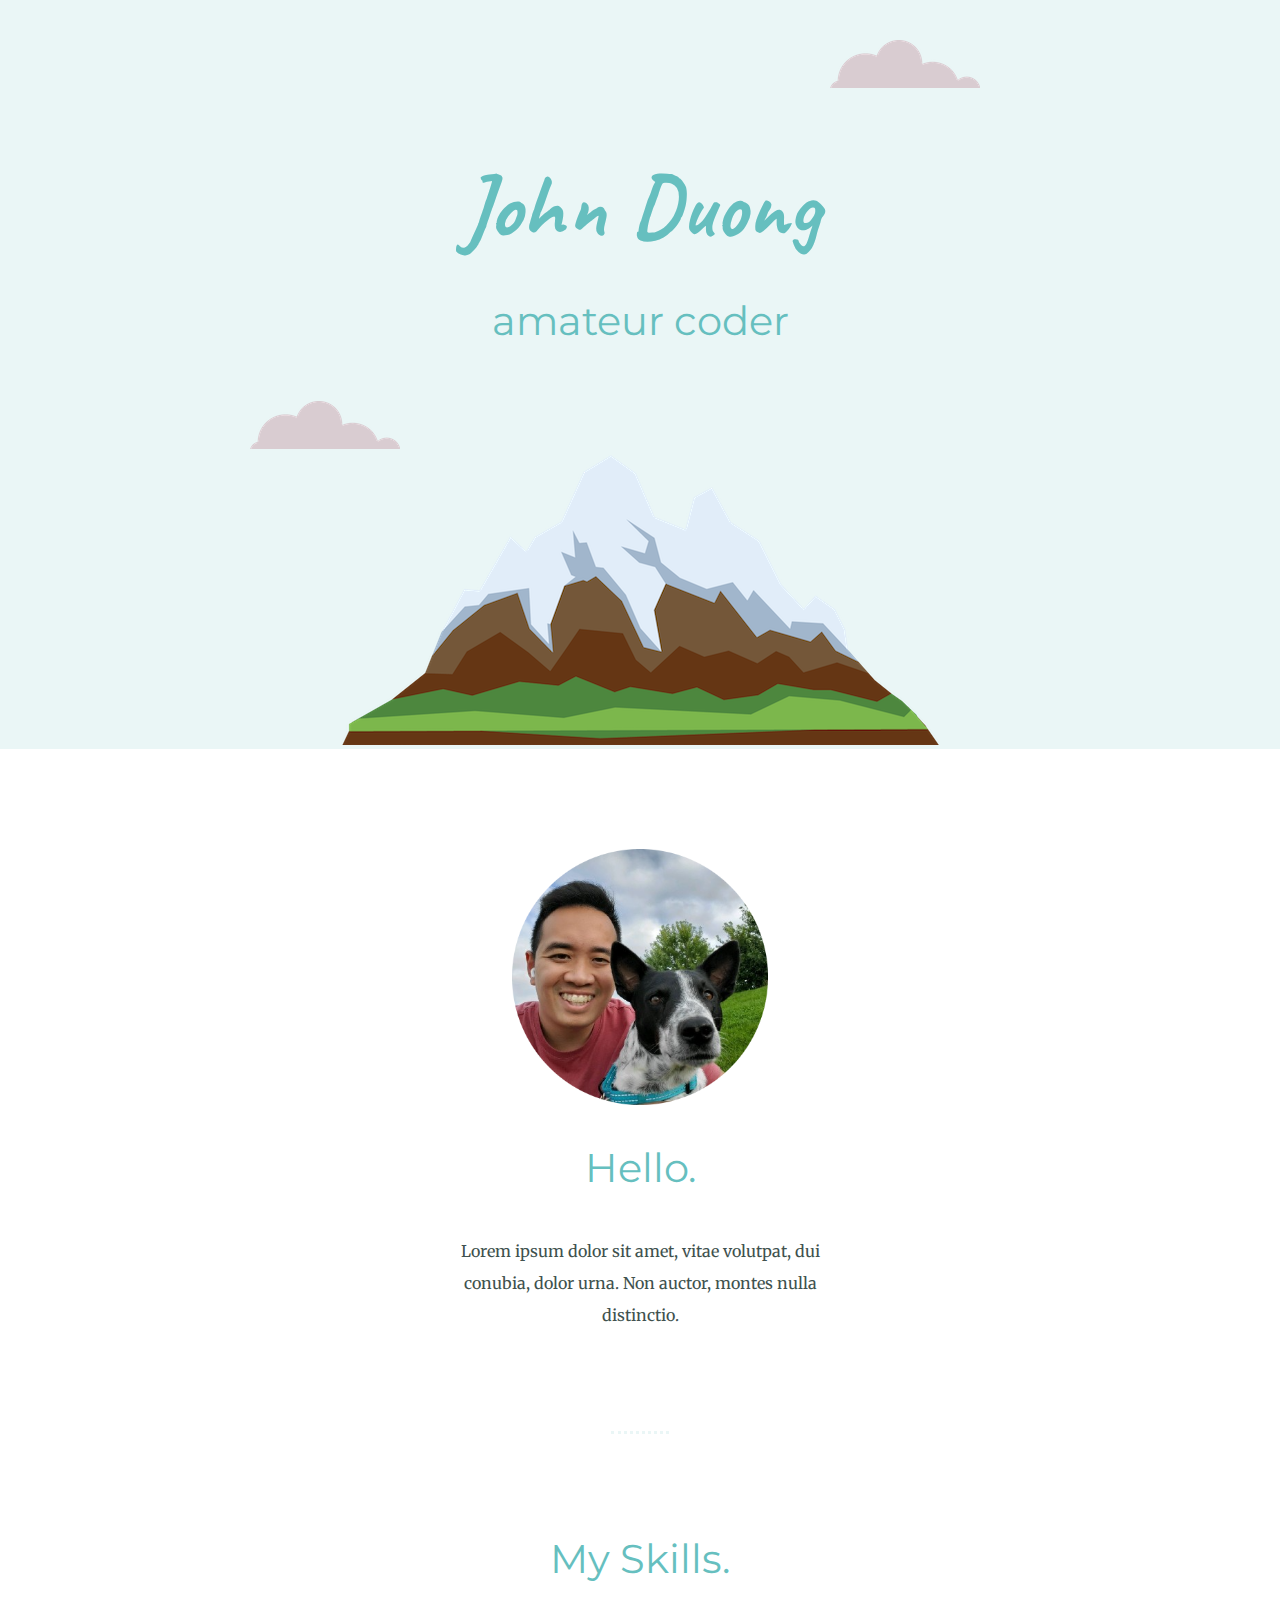
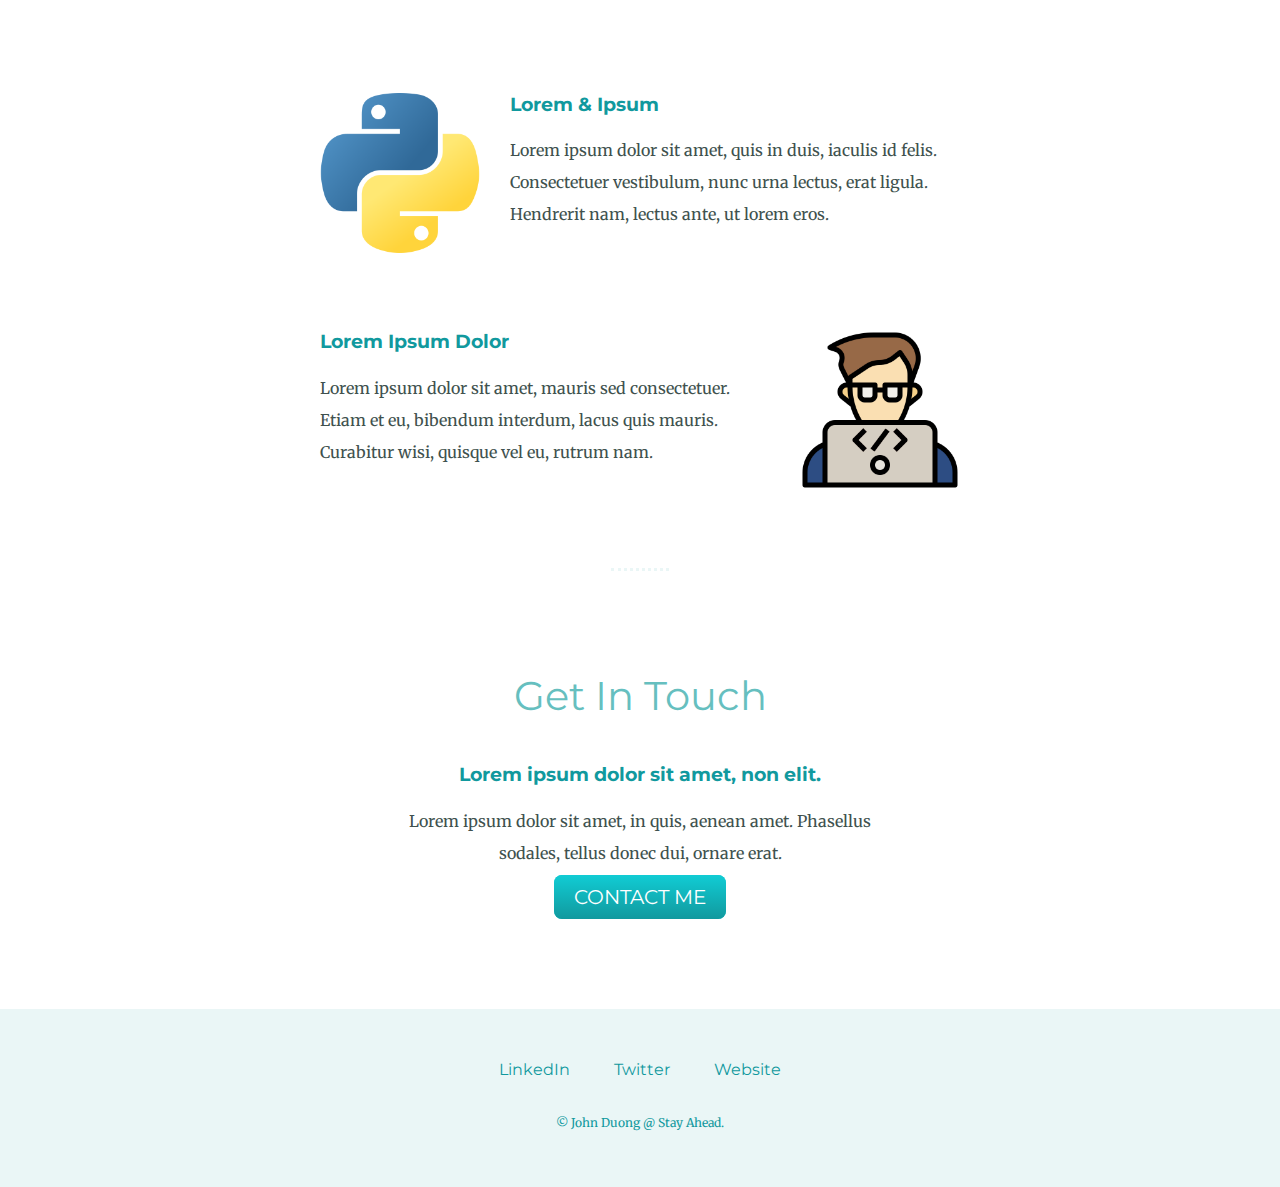
==== index.html @ a6bbf9b1 "Upload new CV" ====
<!DOCTYPE html>
<html lang="en" dir="ltr">

<head>
  <meta charset="utf-8">
  <title>John Duong</title>
  <link rel="stylesheet" href="css/styles.css">
  <link rel="icon" href="favicon.ico">
  <link rel="preconnect" href="https://fonts.googleapis.com">
  <link rel="preconnect" href="https://fonts.gstatic.com" crossorigin>
  <link href="https://fonts.googleapis.com/css2?family=Merriweather:ital@1&family=Montserrat&display=swap" rel="stylesheet">
  <link href="https://fonts.googleapis.com/css2?family=Caveat&display=swap" rel="stylesheet">
</head>

<body>
  <div class="top-container">
    <img class="top-cloud" src="images/cloud.png" alt="cloud-img">
    <h1>John Duong</h1>
    <h2>amateur coder</h2>
    <img class="bottom-cloud" src="images/cloud.png" alt="cloud-img">
    <img src="images/mountain.png" alt="mountain-img">
  </div>

  <div class="middle-container">
    <div class="profile">
      <img class="john" src="images/john-modified.png" alt="john-img">
      <h2>Hello.</h2>
      <p class="intro">Lorem ipsum dolor sit amet, vitae volutpat, dui conubia, dolor urna. Non auctor, montes nulla distinctio.</p>
    </div>
    <hr>
    <div class="skills">
      <h2>My Skills.</h2>
      <div class="skill-row">
        <img class="python" src="images/python.png" alt="python">
        <h3>Lorem & Ipsum</h3>
        <p>Lorem ipsum dolor sit amet, quis in duis, iaculis id felis. Consectetuer vestibulum, nunc urna lectus, erat ligula. Hendrerit nam, lectus ante, ut lorem eros.</p>
      </div>
      <div class="skill-row">
        <img class="coding" src="images/coding.png" alt="coding">
        <h3>Lorem Ipsum Dolor</h3>
        <p>Lorem ipsum dolor sit amet, mauris sed consectetuer. Etiam et eu, bibendum interdum, lacus quis mauris. Curabitur wisi, quisque vel eu, rutrum nam.</p>
      </div>
    </div>
    <hr>
    <div class="contact-me">
      <h2>Get In Touch</h2>
      <h3>Lorem ipsum dolor sit amet, non elit.</h3>
      <p>Lorem ipsum dolor sit amet, in quis, aenean amet. Phasellus sodales, tellus donec dui, ornare erat.</p>
      <a class="btn" href="mailto:name@email.com">CONTACT ME</a>
    </div>
  </div>

  <div class="bottom-container">
    <a class="footer-link" href="https://www.linkedin.com/">LinkedIn</a>
    <a class="footer-link" href="https://twitter.com/">Twitter</a>
    <a class="footer-link" href="https://www.appbrewery.co/">Website</a>
    <p class="copyright">© John Duong @ Stay Ahead.</p>
  </div>
</body>

</html>
---- css/styles.css ----
.top-container {
  background-color: #EAF6F6;
  position: relative;
  padding-top: 100px;
}

.middle-container {
  margin: 100px 0;
}

.bottom-container {
  background-color: #EAF6F6;
  padding: 50px 0 20px;
}

body {
  color: #40514E;
  margin: 0;
  text-align: center;
  font-family: 'Merriweather', serif;
}

h1 {
  margin: 50px auto 0 auto;
  color: #66BFBF;
  font-family: 'Caveat', cursive;
  font-size: 5.625rem;
}

h2 {
  color: #66BFBF;
  font-family: 'Montserrat', sans-serif;
  font-size: 2.5rem;
  font-weight: normal;
  padding-bottom: 10px;
}

h3 {
  font-family: 'Montserrat', sans-serif;
  color: #11999E;
}

p {
  line-height: 2;
}

a {
  color: #11999E;
  font-family: 'Montserrat', sans-serif;
  margin: 10px 20px;
  text-decoration: none;
}

a:hover{
  color:#EAF6F6;
}

hr {
  border: dotted #EAF6F6;
  border-bottom: none;
  width: 4%;
  margin: 100px auto;
}

.intro {
  width: 30%;
  margin: auto;
}

.skill-row {
  width: 50%;
  margin: 100px auto 100px auto;
  text-align: left;
}

.john {
  width: 20%;
}

.python {
  width: 25%;
  float: left;
  margin-right: 30px;
}

.coding {
  width: 25%;
  float: right;
  margin-left: 30px;
}

.bottom-cloud {
  position: absolute;
  left: 250px;
  bottom: 300px;
}

.top-cloud {
  position: absolute;
  right: 300px;
  top: 40px;
}

.contact-me {
  width: 40%;
  margin: 40px auto 60px;
}

.btn {
  background: #11ccd4;
  background-image: -webkit-linear-gradient(top, #11ccd4, #11999e);
  background-image: -moz-linear-gradient(top, #11ccd4, #11999e);
  background-image: -ms-linear-gradient(top, #11ccd4, #11999e);
  background-image: -o-linear-gradient(top, #11ccd4, #11999e);
  background-image: linear-gradient(to bottom, #11ccd4, #11999e);
  -webkit-border-radius: 8;
  -moz-border-radius: 8;
  border-radius: 8px;
  font-family: 'Montserrat', sans-serif;
  color: #ffffff;
  font-size: 20px;
  padding: 10px 20px 10px 20px;
  text-decoration: none;
}

.btn:hover {
  background: #30e3cb;
  background-image: -webkit-linear-gradient(top, #30e3cb, #2bc4ad);
  background-image: -moz-linear-gradient(top, #30e3cb, #2bc4ad);
  background-image: -ms-linear-gradient(top, #30e3cb, #2bc4ad);
  background-image: -o-linear-gradient(top, #30e3cb, #2bc4ad);
  background-image: linear-gradient(to bottom, #30e3cb, #2bc4ad);
  text-decoration: none;
}

.copyright{
  color:#11999E;
  font-size: 0.75rem;
  padding: 20px 0;
}
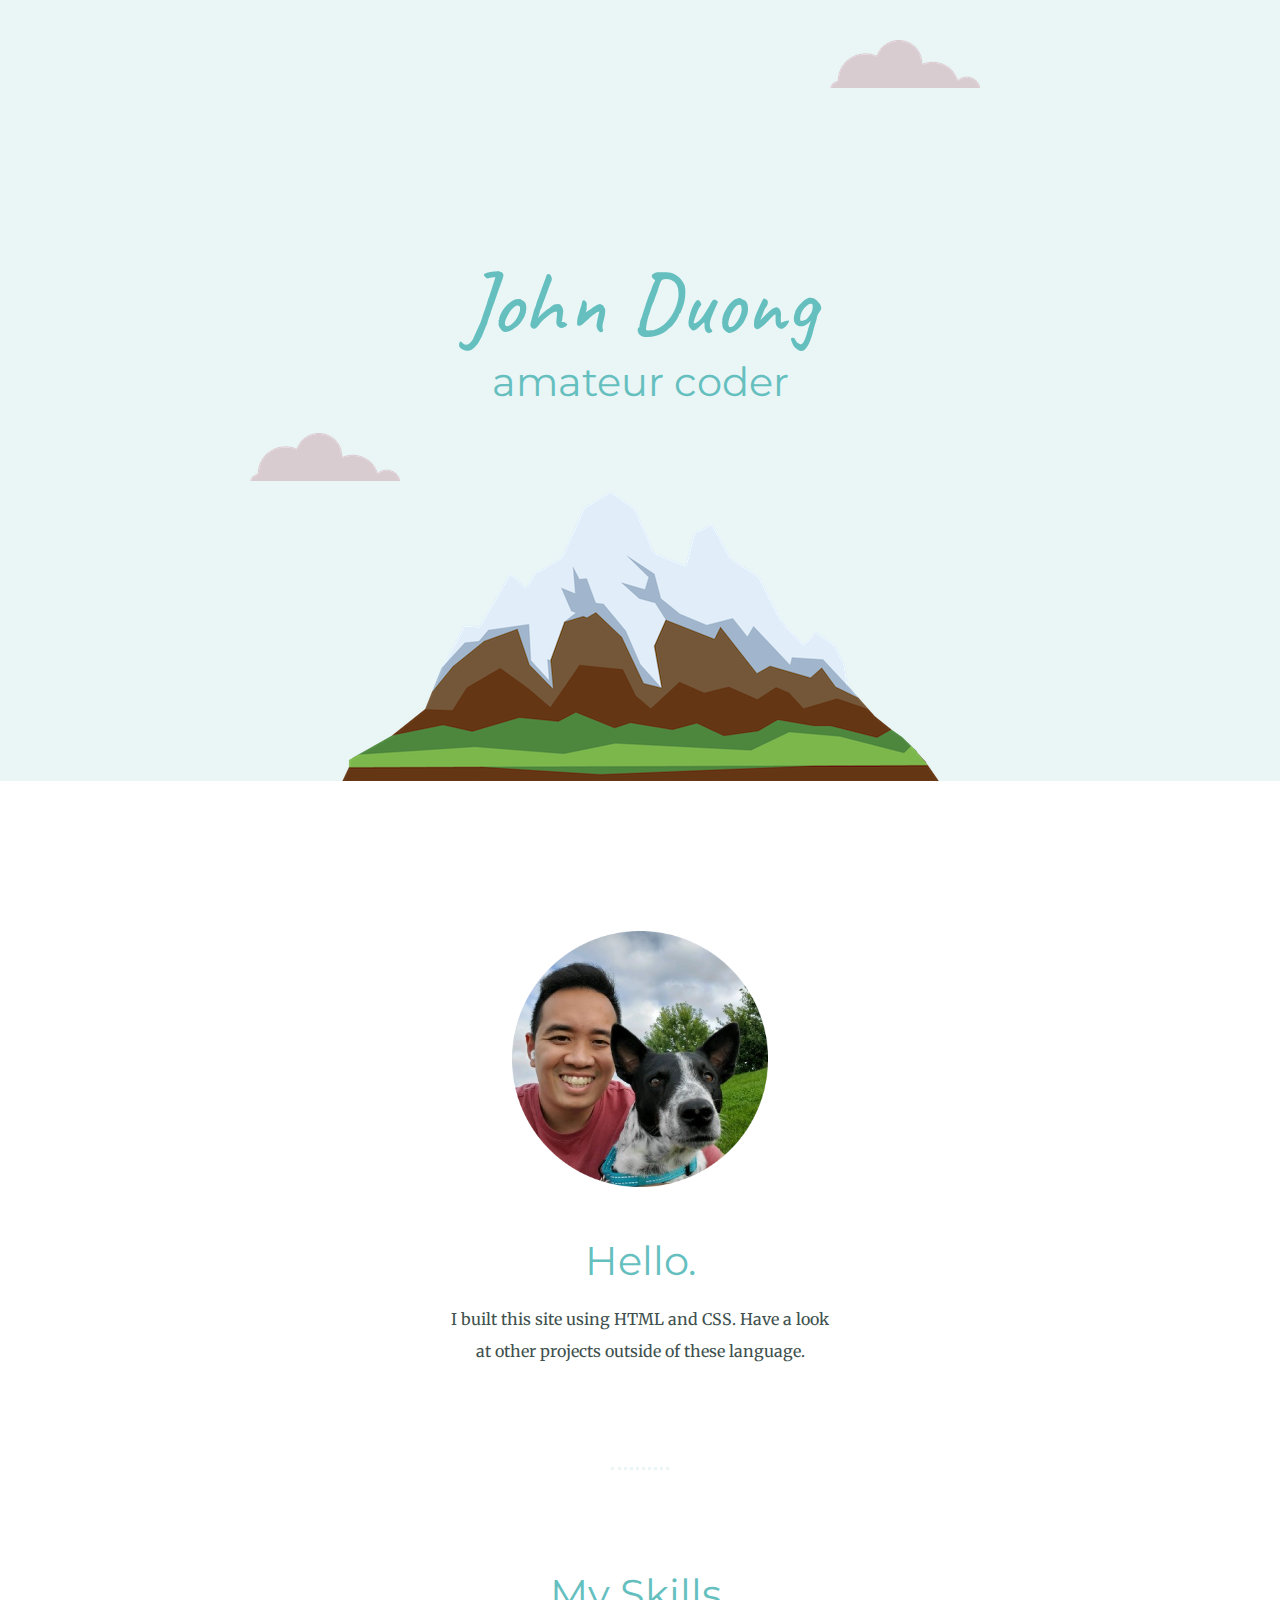
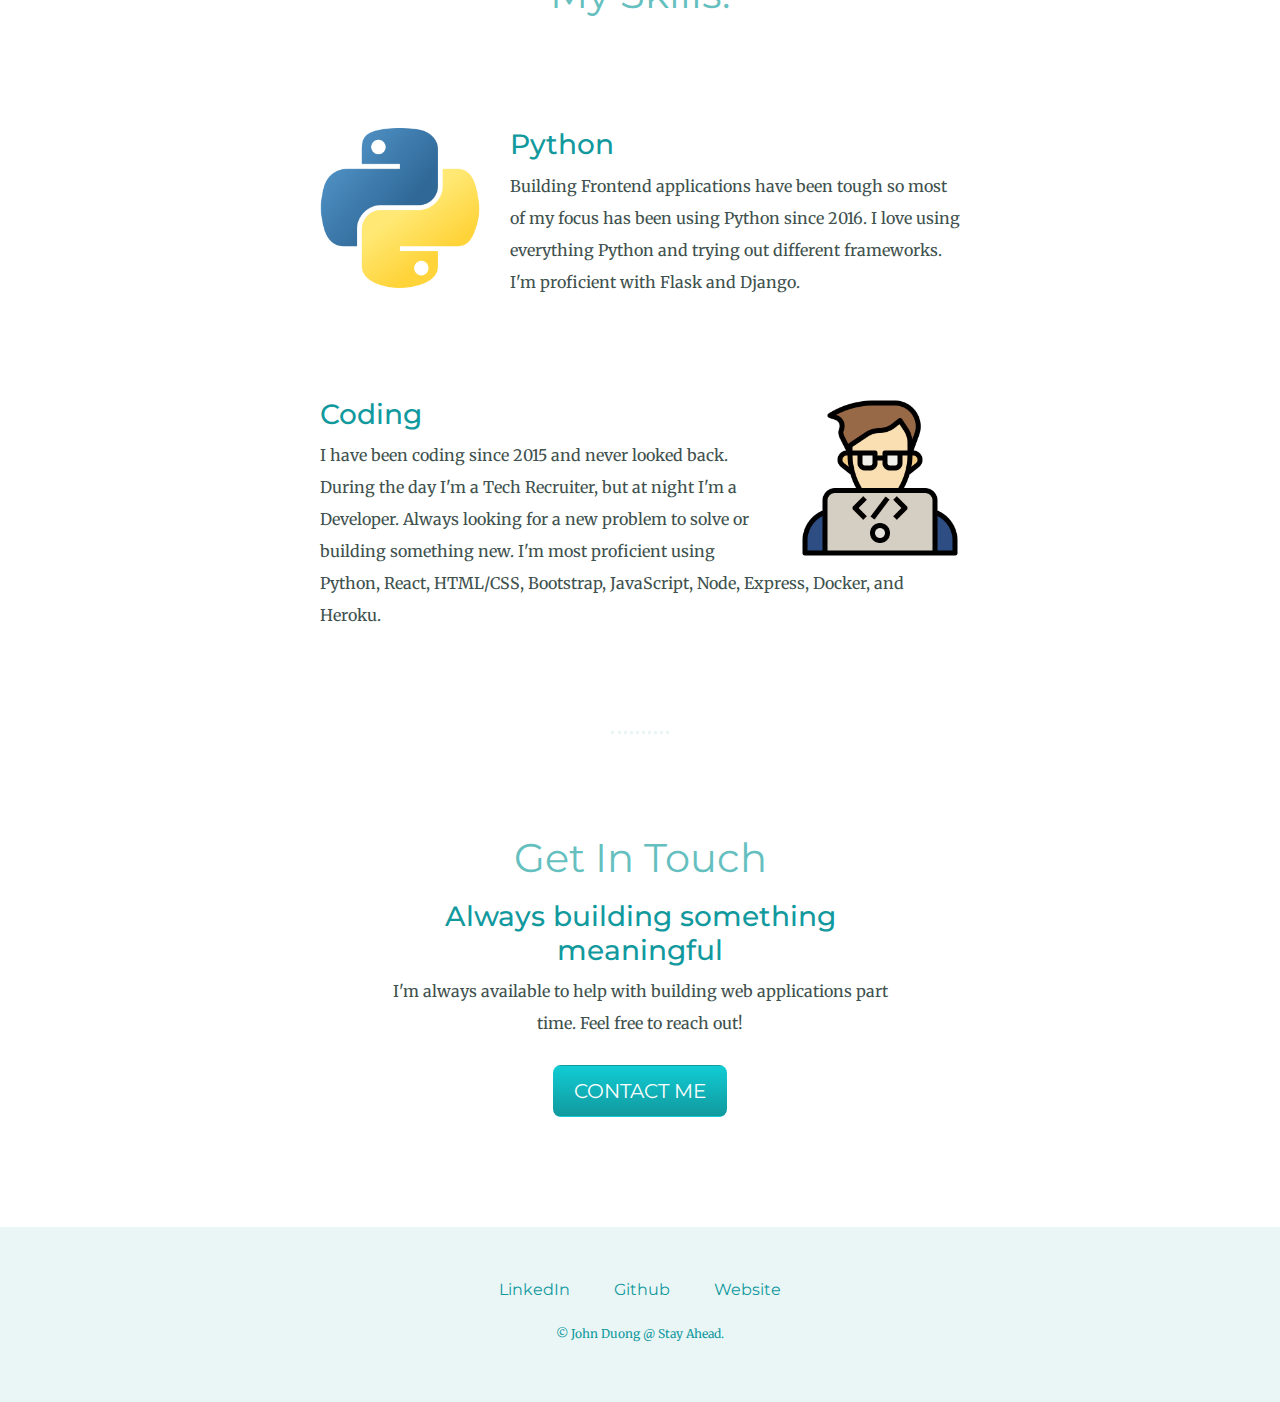
==== commit 92f4100f: "new change to top container" ====
--- a/index.html
+++ b/index.html
@@ -3,7 +3,12 @@
 
 <head>
   <meta charset="utf-8">
+   <meta name="viewport" content="width=device-width, initial-scale=1, shrink-to-fit=no">
   <title>John Duong</title>
+  <!-- Bootstrap CSS -->
+  <link rel="stylesheet" href="https://stackpath.bootstrapcdn.com/bootstrap/4.3.1/css/bootstrap.min.css" integrity="sha384-ggOyR0iXCbMQv3Xipma34MD+dH/1fQ784/j6cY/iJTQUOhcWr7x9JvoRxT2MZw1T" crossorigin="anonymous">
+
+  <!-- Styling CSS-->
   <link rel="stylesheet" href="css/styles.css">
   <link rel="icon" href="favicon.ico">
   <link rel="preconnect" href="https://fonts.googleapis.com">
@@ -25,37 +30,59 @@
     <div class="profile">
       <img class="john" src="images/john-modified.png" alt="john-img">
       <h2>Hello.</h2>
-      <p class="intro">Lorem ipsum dolor sit amet, vitae volutpat, dui conubia, dolor urna. Non auctor, montes nulla distinctio.</p>
+      <p class="intro">
+        I built this site using HTML and CSS. Have a look at other projects
+        outside of these language.
+      </p>
     </div>
     <hr>
     <div class="skills">
       <h2>My Skills.</h2>
       <div class="skill-row">
         <img class="python" src="images/python.png" alt="python">
-        <h3>Lorem & Ipsum</h3>
-        <p>Lorem ipsum dolor sit amet, quis in duis, iaculis id felis. Consectetuer vestibulum, nunc urna lectus, erat ligula. Hendrerit nam, lectus ante, ut lorem eros.</p>
+        <h3>Python</h3>
+        <p>
+          Building Frontend applications have been tough
+          so most of my focus has been using Python since 2016. I
+          love using everything Python and trying out different frameworks.
+          I'm proficient with Flask and Django.
+        </p>
       </div>
       <div class="skill-row">
         <img class="coding" src="images/coding.png" alt="coding">
-        <h3>Lorem Ipsum Dolor</h3>
-        <p>Lorem ipsum dolor sit amet, mauris sed consectetuer. Etiam et eu, bibendum interdum, lacus quis mauris. Curabitur wisi, quisque vel eu, rutrum nam.</p>
+        <h3>Coding</h3>
+        <p>
+          I have been coding since 2015 and never looked back. During the day
+          I'm a Tech Recruiter, but at night I'm a Developer. Always looking
+          for a new problem to solve or building something new. I'm most
+          proficient using Python, React, HTML/CSS, Bootstrap, JavaScript,
+          Node, Express, Docker, and Heroku.
+        </p>
       </div>
     </div>
     <hr>
     <div class="contact-me">
       <h2>Get In Touch</h2>
-      <h3>Lorem ipsum dolor sit amet, non elit.</h3>
-      <p>Lorem ipsum dolor sit amet, in quis, aenean amet. Phasellus sodales, tellus donec dui, ornare erat.</p>
+      <h3>Always building something meaningful</h3>
+      <p>
+        I'm always available to help with building web applications
+        part time. Feel free to reach out!
+      </p>
       <a class="btn" href="mailto:name@email.com">CONTACT ME</a>
     </div>
   </div>
 
   <div class="bottom-container">
-    <a class="footer-link" href="https://www.linkedin.com/">LinkedIn</a>
-    <a class="footer-link" href="https://twitter.com/">Twitter</a>
-    <a class="footer-link" href="https://www.appbrewery.co/">Website</a>
+    <a class="footer-link" href="https://www.linkedin.com/in/john-duong-335729162/">LinkedIn</a>
+    <a class="footer-link" href="https://github.com/chocolatepainx">Github</a>
+    <a class="footer-link" href="stay-ahead.co">Website</a>
     <p class="copyright">© John Duong @ Stay Ahead.</p>
   </div>
+
+  <!-- jQuery first, then Popper.js, then Bootstrap JS -->
+    <script src="https://code.jquery.com/jquery-3.3.1.slim.min.js" integrity="sha384-q8i/X+965DzO0rT7abK41JStQIAqVgRVzpbzo5smXKp4YfRvH+8abtTE1Pi6jizo" crossorigin="anonymous"></script>
+    <script src="https://cdnjs.cloudflare.com/ajax/libs/popper.js/1.14.7/umd/popper.min.js" integrity="sha384-UO2eT0CpHqdSJQ6hJty5KVphtPhzWj9WO1clHTMGa3JDZwrnQq4sF86dIHNDz0W1" crossorigin="anonymous"></script>
+    <script src="https://stackpath.bootstrapcdn.com/bootstrap/4.3.1/js/bootstrap.min.js" integrity="sha384-JjSmVgyd0p3pXB1rRibZUAYoIIy6OrQ6VrjIEaFf/nJGzIxFDsf4x0xIM+B07jRM" crossorigin="anonymous"></script>
 </body>
 
 </html>
--- a/css/styles.css
+++ b/css/styles.css
@@ -1,7 +1,7 @@
 .top-container {
   background-color: #EAF6F6;
   position: relative;
-  padding-top: 100px;
+  padding-top: 200px;
 }
 
 .middle-container {
@@ -75,6 +75,7 @@
 
 .john {
   width: 20%;
+  margin: 50px auto 50px auto;
 }
 
 .python {
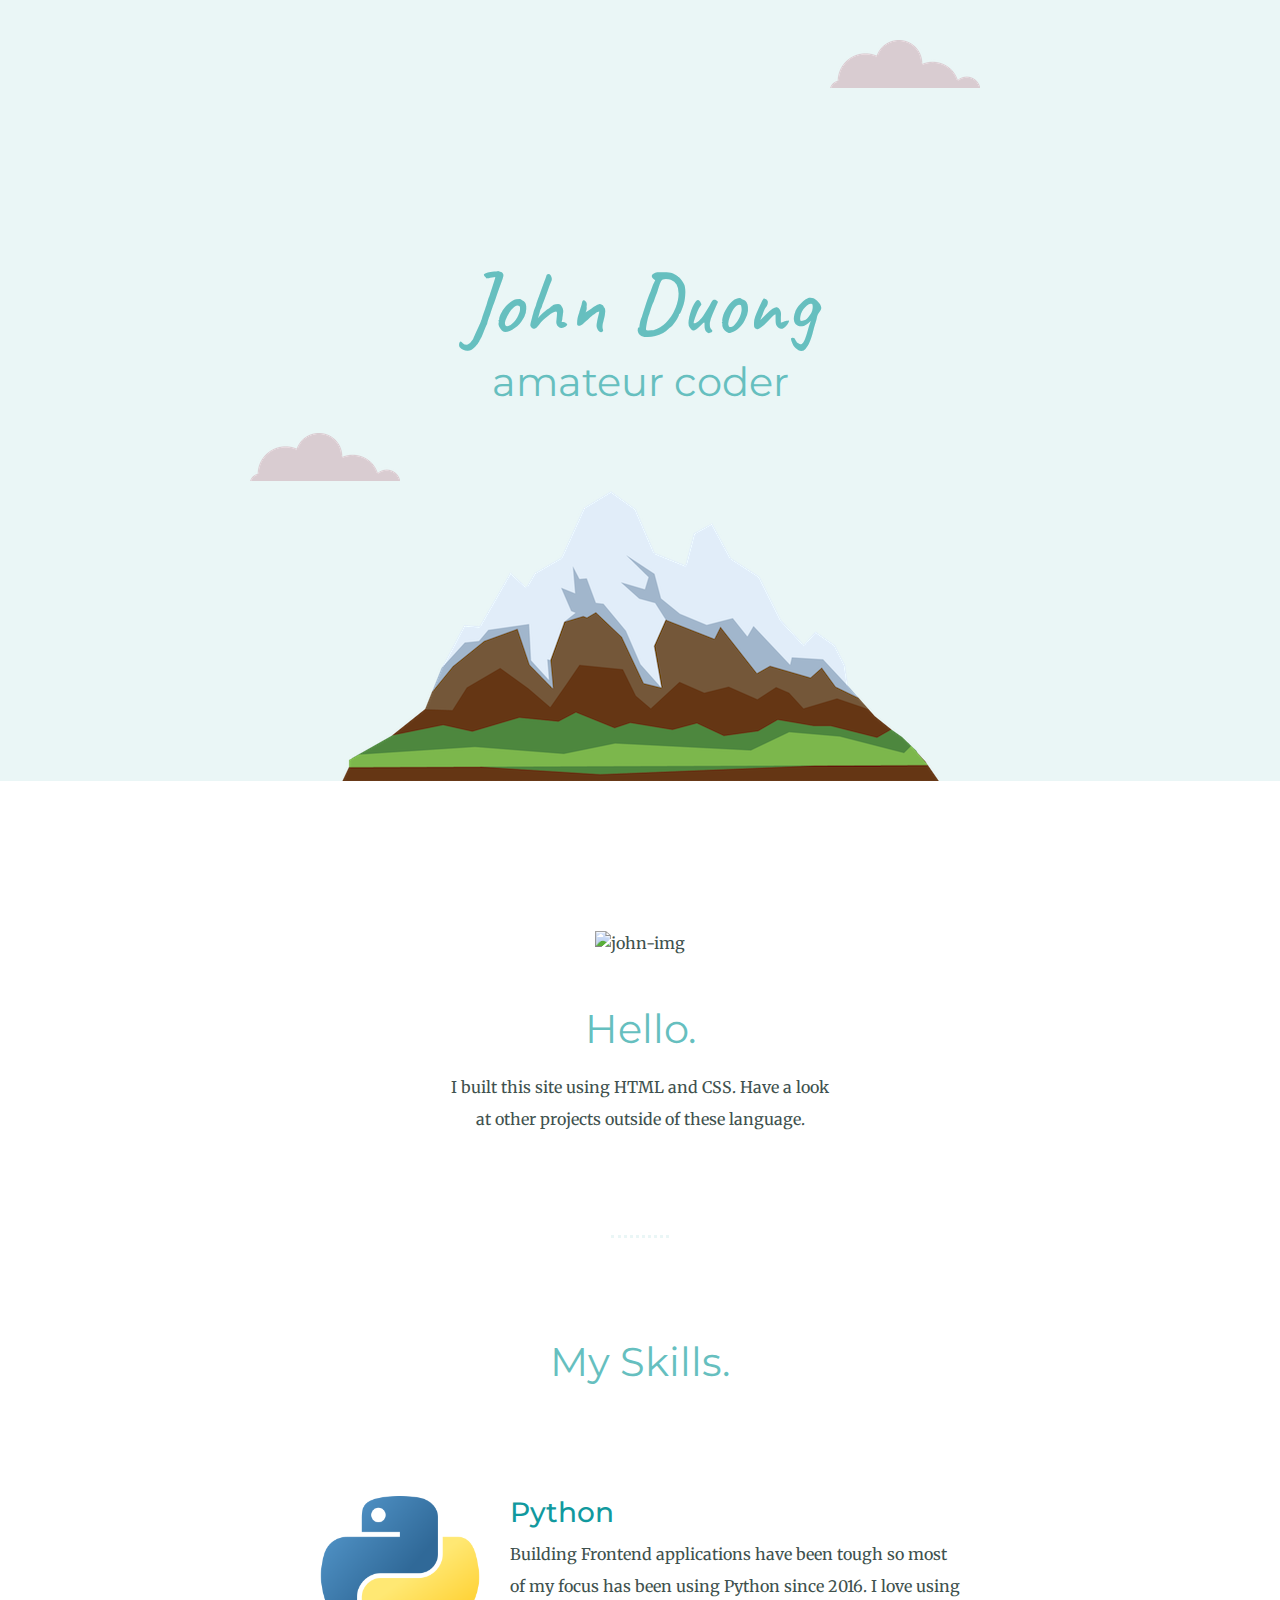
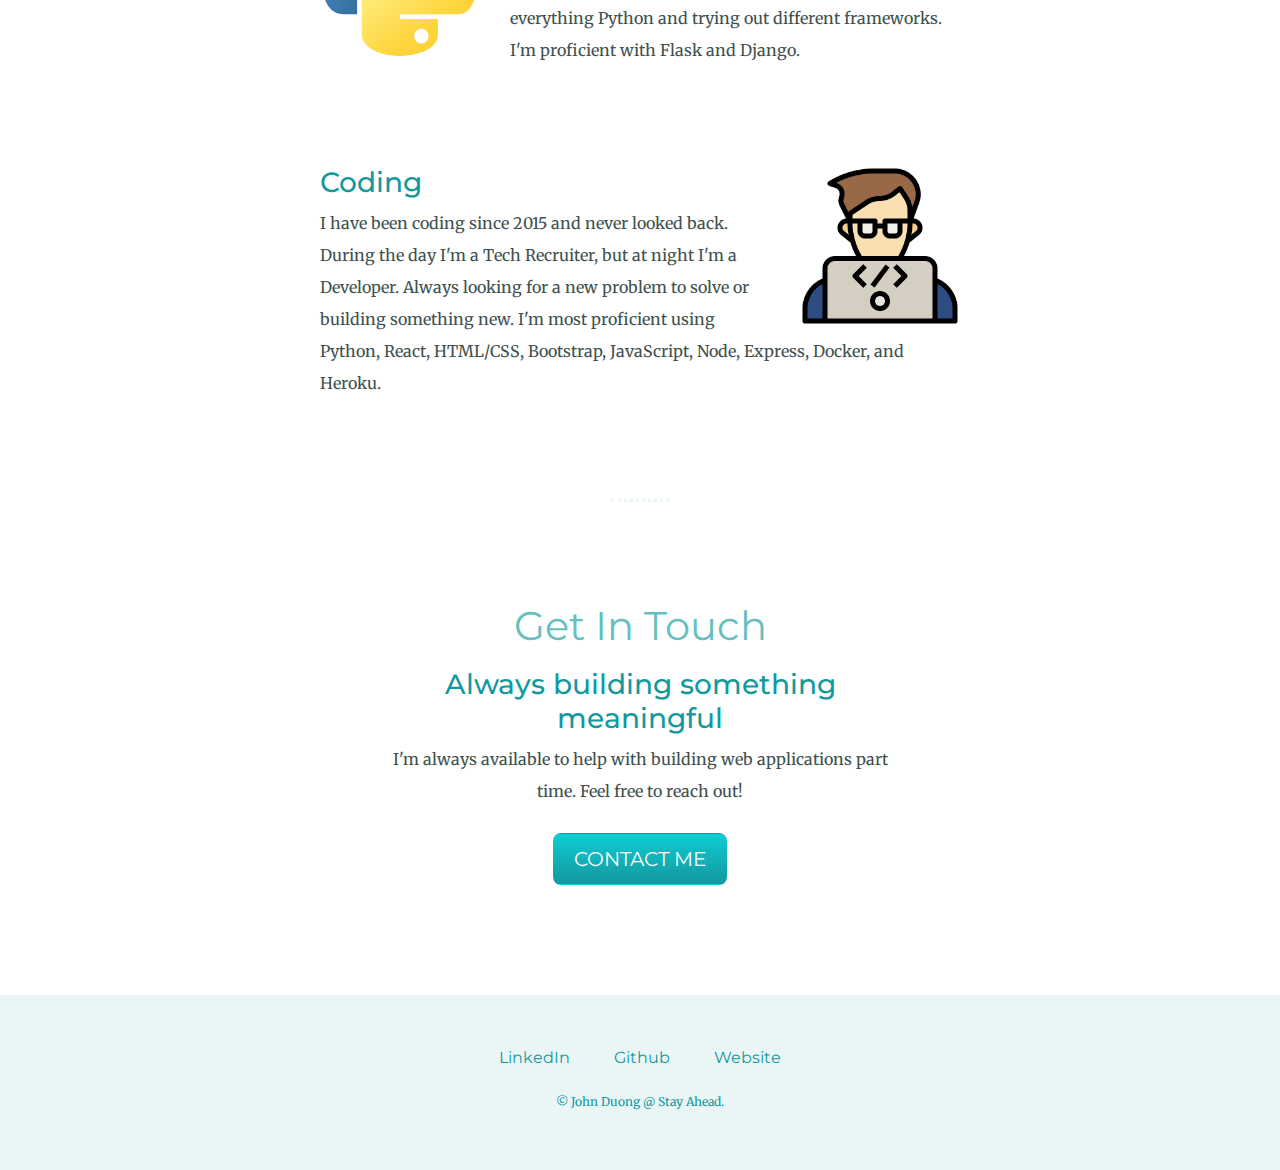
==== commit efe83c90: "New picture" ====
--- a/index.html
+++ b/index.html
@@ -28,7 +28,7 @@
 
   <div class="middle-container">
     <div class="profile">
-      <img class="john" src="images/john-modified.png" alt="john-img">
+      <img class="john" src="images/john-pic2-modified.png" alt="john-img">
       <h2>Hello.</h2>
       <p class="intro">
         I built this site using HTML and CSS. Have a look at other projects
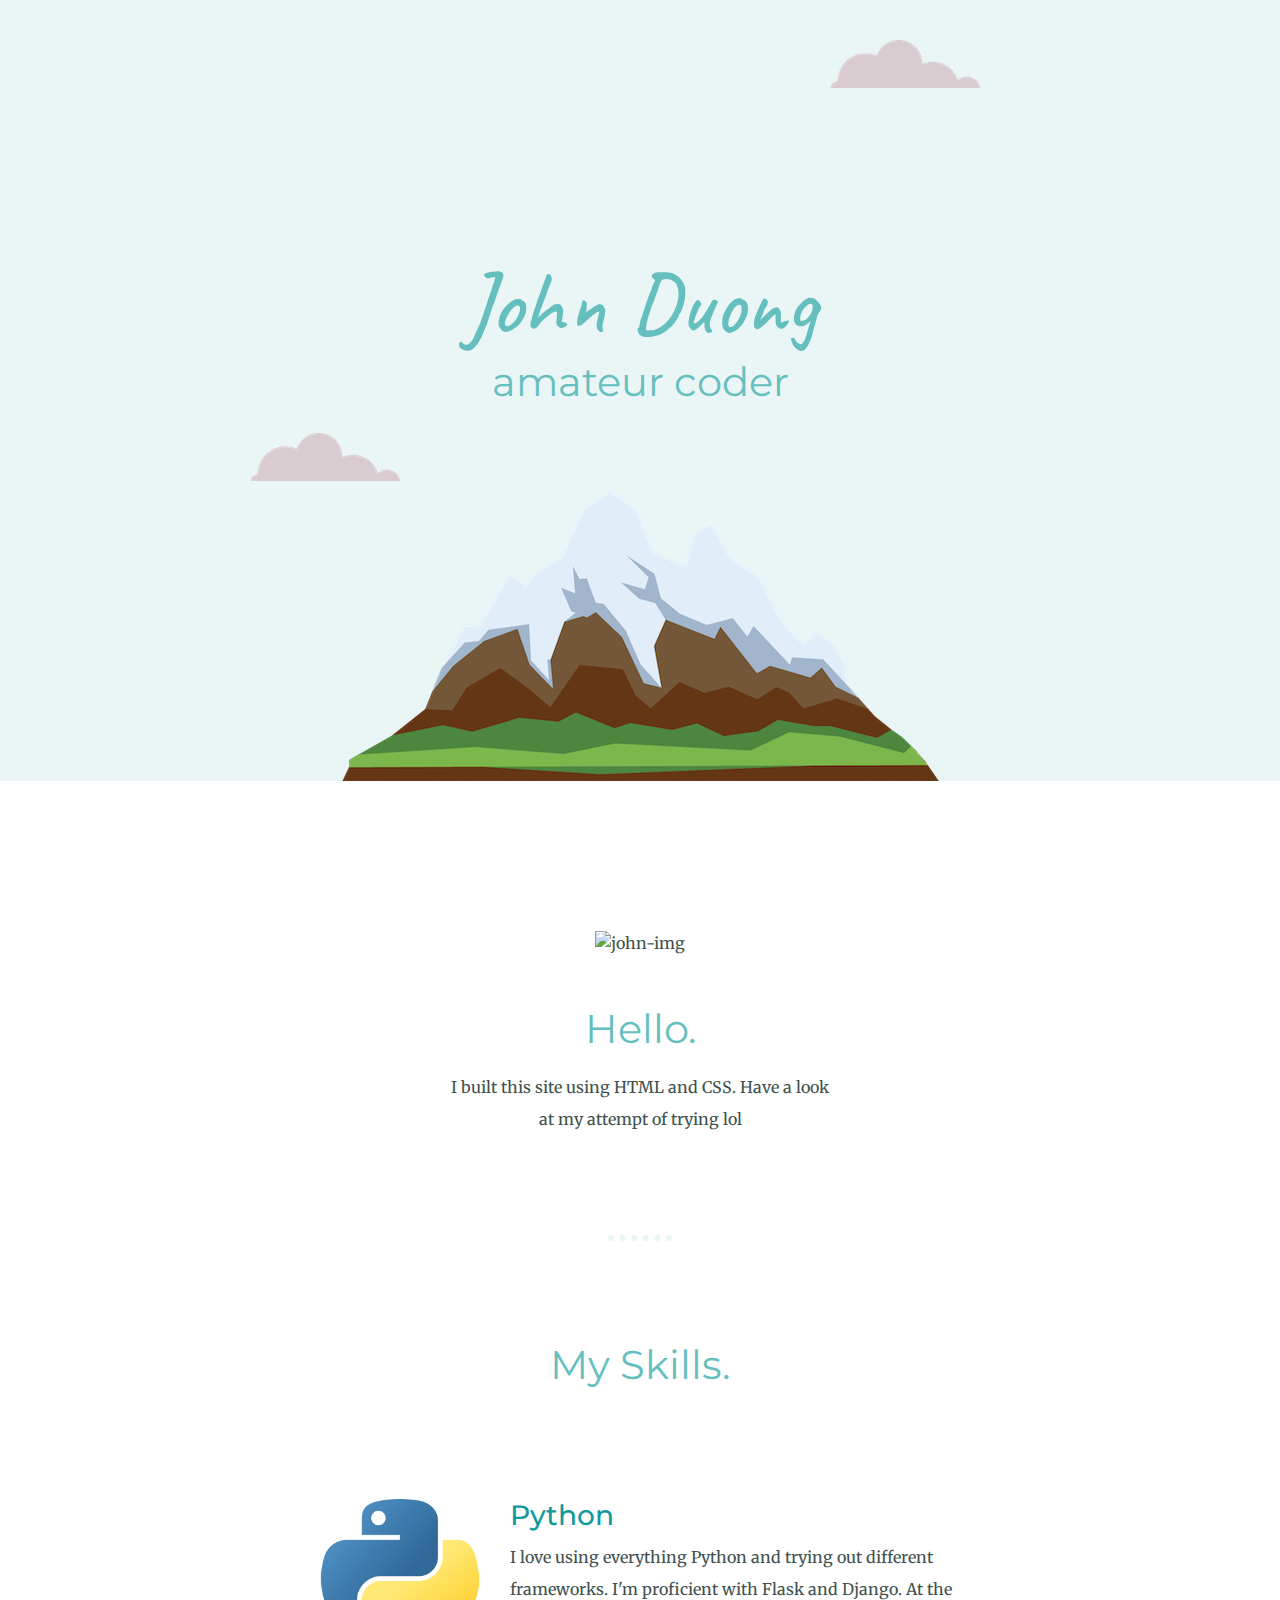
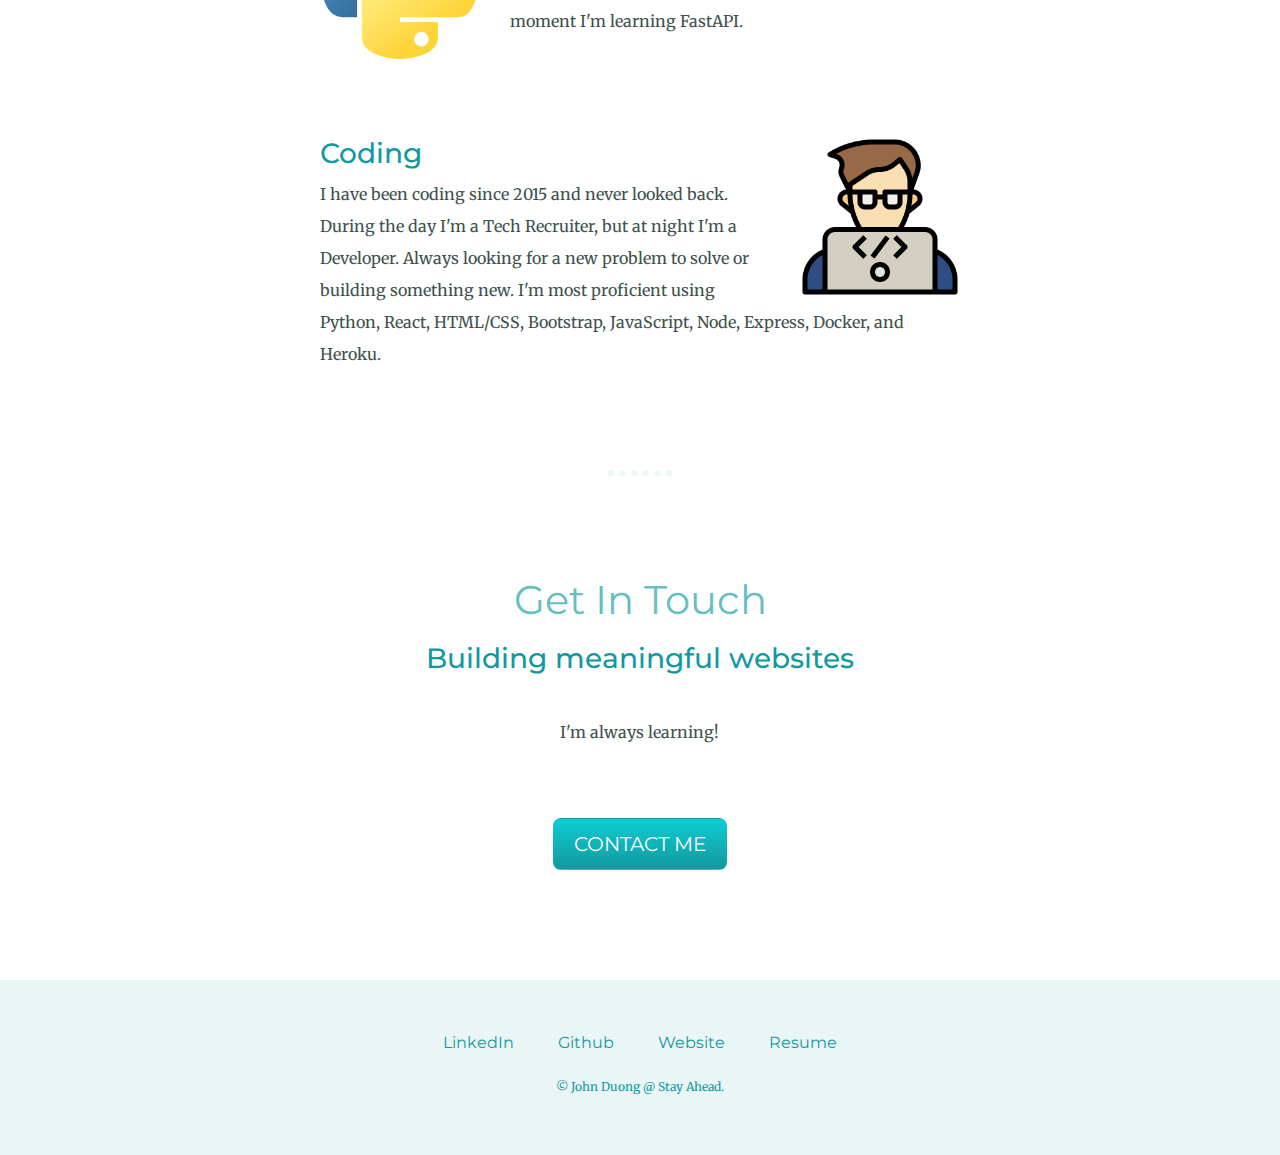
==== commit 0302efe5: "adding resume page now" ====
--- a/index.html
+++ b/index.html
@@ -31,8 +31,8 @@
       <img class="john" src="images/john-pic2-modified.png" alt="john-img">
       <h2>Hello.</h2>
       <p class="intro">
-        I built this site using HTML and CSS. Have a look at other projects
-        outside of these language.
+        I built this site using HTML and CSS. Have a look at my attempt
+        of trying lol
       </p>
     </div>
     <hr>
@@ -42,10 +42,9 @@
         <img class="python" src="images/python.png" alt="python">
         <h3>Python</h3>
         <p>
-          Building Frontend applications have been tough
-          so most of my focus has been using Python since 2016. I
-          love using everything Python and trying out different frameworks.
-          I'm proficient with Flask and Django.
+          I love using everything Python and trying out different frameworks.
+          I'm proficient with Flask and Django. At the moment I'm learning
+          FastAPI.
         </p>
       </div>
       <div class="skill-row">
@@ -63,12 +62,11 @@
     <hr>
     <div class="contact-me">
       <h2>Get In Touch</h2>
-      <h3>Always building something meaningful</h3>
-      <p>
-        I'm always available to help with building web applications
-        part time. Feel free to reach out!
+      <h3>Building meaningful websites</h3>
+      <p class="contact-message">
+        I'm always learning!
       </p>
-      <a class="btn" href="mailto:name@email.com">CONTACT ME</a>
+      <a class="btn" href="contact.html">CONTACT ME</a>
     </div>
   </div>
 
@@ -76,6 +74,7 @@
     <a class="footer-link" href="https://www.linkedin.com/in/john-duong-335729162/">LinkedIn</a>
     <a class="footer-link" href="https://github.com/chocolatepainx">Github</a>
     <a class="footer-link" href="stay-ahead.co">Website</a>
+    <a class="footer-link" href="resume.html">Resume</a>
     <p class="copyright">© John Duong @ Stay Ahead.</p>
   </div>
 
--- a/css/styles.css
+++ b/css/styles.css
@@ -52,11 +52,11 @@
 }
 
 a:hover{
-  color:#EAF6F6;
+  color:#54b3d6;
 }
 
 hr {
-  border: dotted #EAF6F6;
+  border: dotted #EAF6F6 6px;
   border-bottom: none;
   width: 4%;
   margin: 100px auto;
@@ -102,6 +102,11 @@
   top: 40px;
 }
 
+.contact-message {
+  width: 40%;
+  margin: 40px auto 60px;
+}
+
 .contact-me {
   width: 40%;
   margin: 40px auto 60px;
